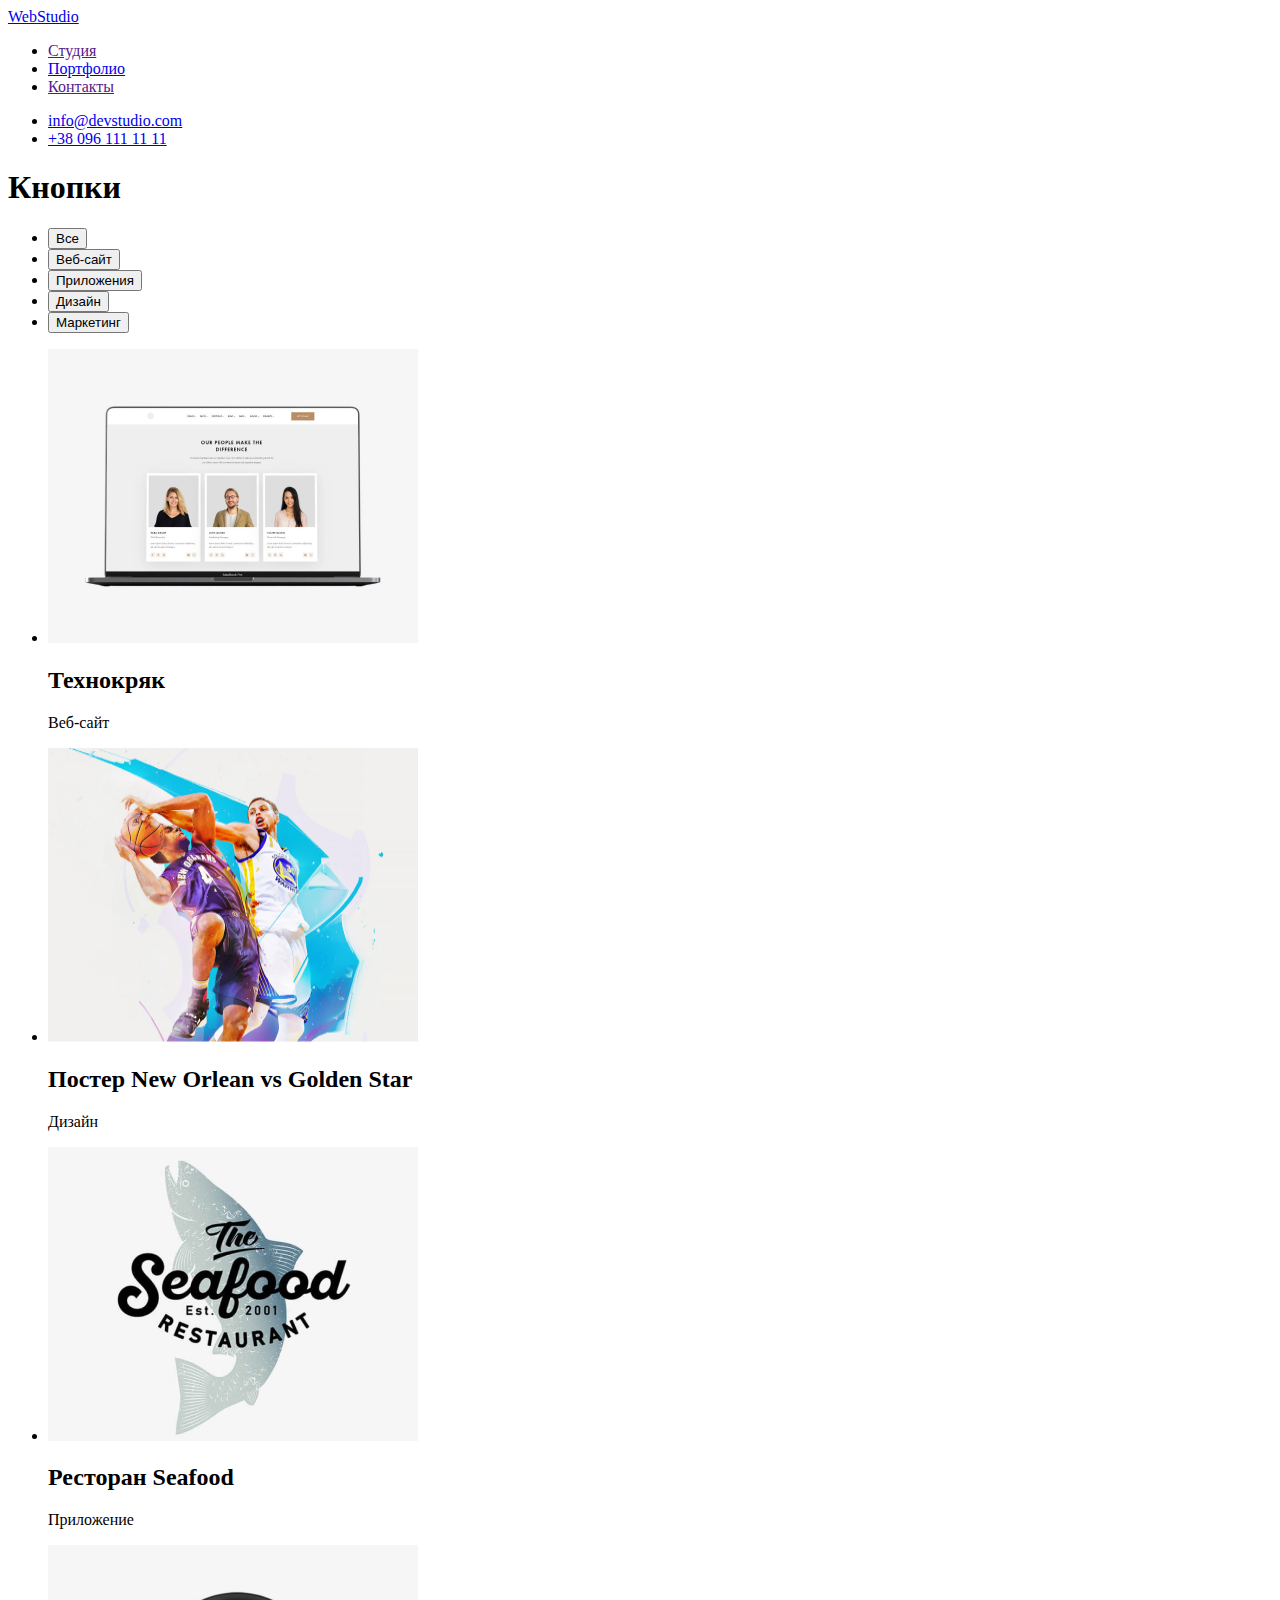
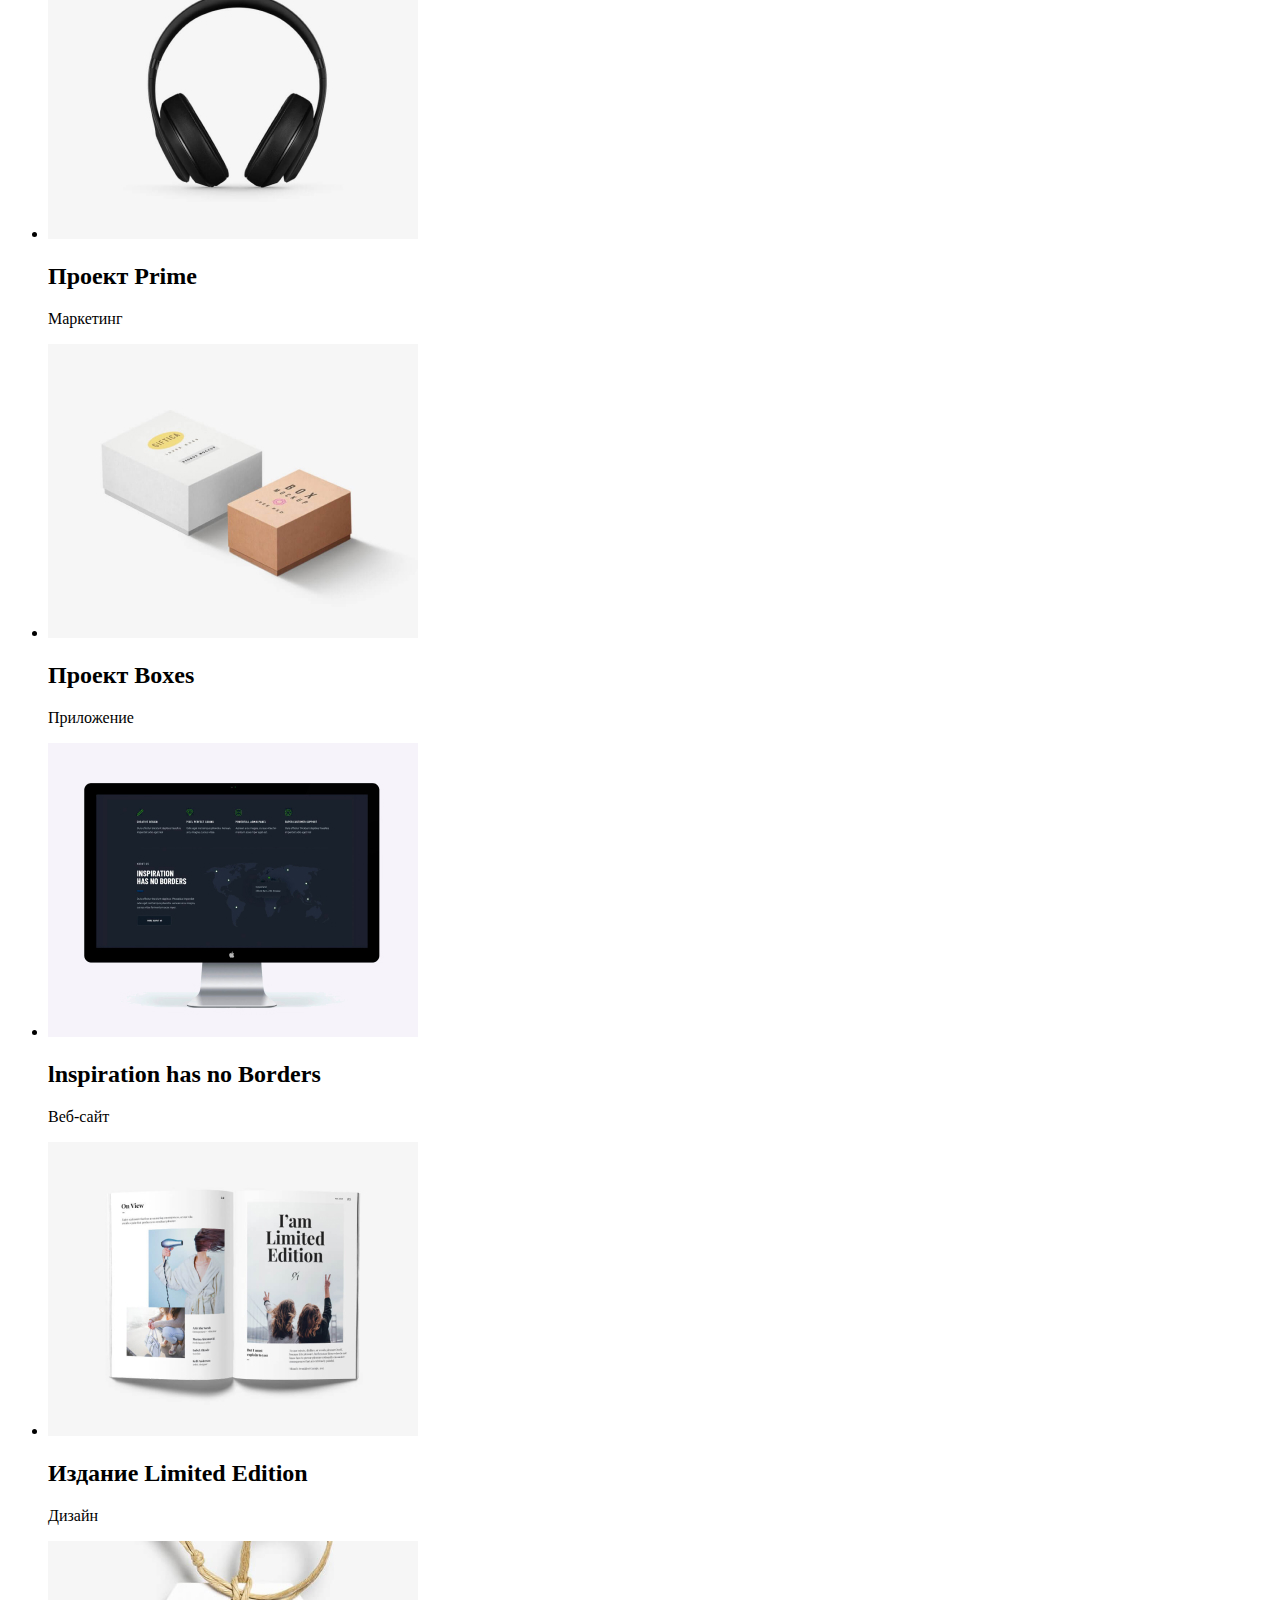
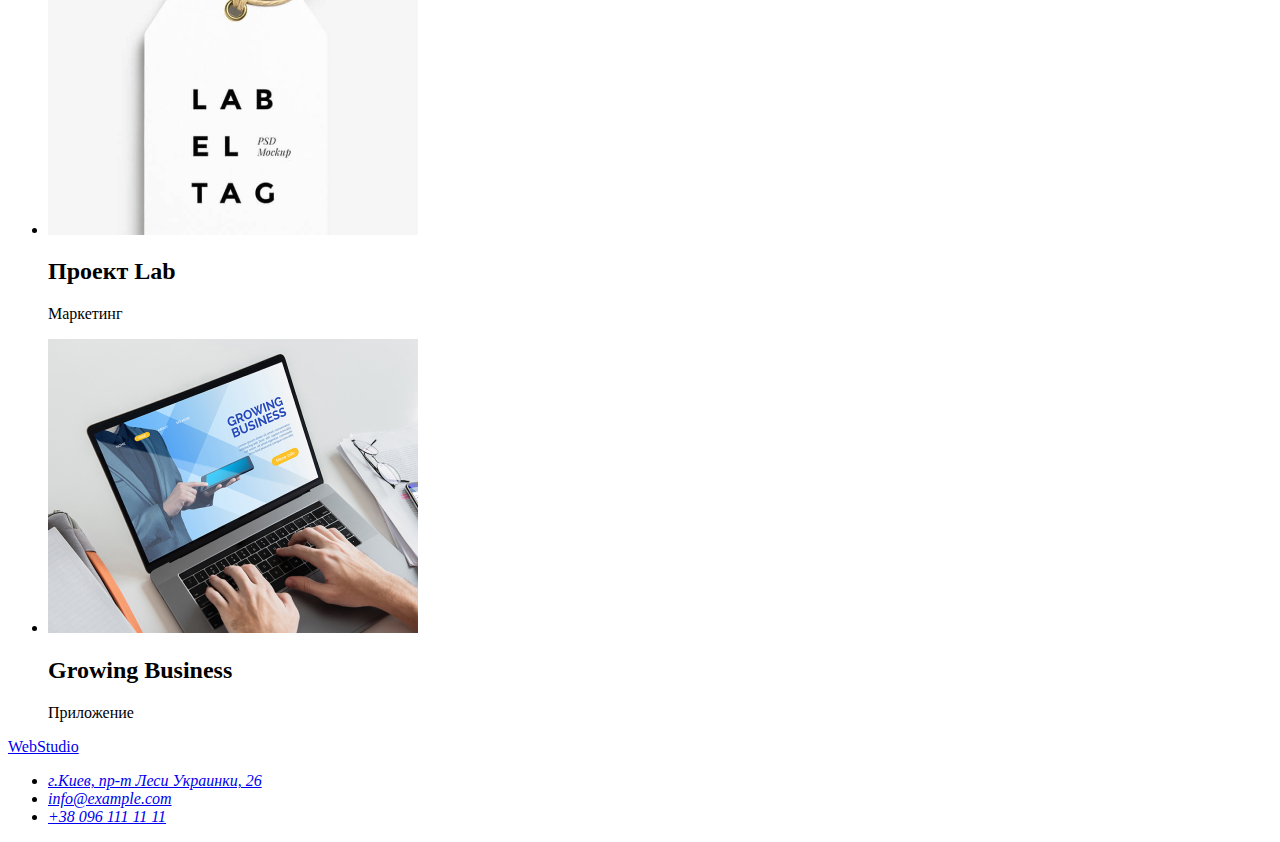
==== portfolio.html @ 9d35c6f9 "изменения" ====
<!DOCTYPE html>
<html lang="en">
<head>
    <meta charset="UTF-8">
    <meta http-equiv="X-UA-Compatible" content="IE=edge">
    <meta name="viewport" content="width=device-width, initial-scale=1.0">
    <title>Portfolio</title>
    <link rel="stylesheet" href="https://cdnjs.cloudflare.com/ajax/libs/modern-normalize/1.1.0/modern-normalize.min.css"
    integrity="sha512-wpPYUAdjBVSE4KJnH1VR1HeZfpl1ub8YT/NKx4PuQ5NmX2tKuGu6U/JRp5y+Y8XG2tV+wKQpNHVUX03MfMFn9Q=="
    crossorigin="anonymous" referrerpolicy="no-referrer">
<link rel="preconnect" href="https://fonts.gstatic.com">
<link rel="preconnect" href="https://fonts.googleapis.com">
<link rel="preconnect" href="https://fonts.gstatic.com" crossorigin>
<link href="https://fonts.googleapis.com/css2?family=Raleway:wght@700&family=Roboto:wght@400;500;700;900&display=swap" rel="stylesheet">
<link rel="" href="./css/styles.css">
  </head>
<body>
    <!-- Шапка сайта -->
  <header class="page-header">
    <div class="container-nav">
        <nav class="nav">
           <a class="nav-logo" href="./index.html"><span class="logo-web">Web</span><span class="logo-studio">Studio</span></a>
        <ul class="site-nav">
             <li class="nav-item"><a href="" class="link current">Студия</a></li>
             <li class="nav-item"><a href="./portfolio.html" class="link">Портфолио</a></li>
             <li class="nav-item"><a href="" class="link">Контакты</a></li>
        </ul>
        </nav>
        <!-- Контакты -->
       <ul class="contact-nav">
            <li class="item"><a href="mailto:info@devstudio.com" class="contacts-link">info@devstudio.com</a></li>
            <li class="item"><a href="tel:+380961111111" class="contacts-link">+38 096 111 11 11</a></li>
        </ul>
    </div>
      </header>
    
      <main>
        <!-- Список кнопок-->
    <section class="project">
            <h1 class="hidd">Кнопки</h1>
            <ul button-list>
             <li class="item"><button type="button" class="nav-button">Все</button></li>
             <li class="item"><button type="button" class="nav-button">Веб-сайт</button></li>
             <li class="item"><button type="button" class="nav-button">Приложения</button></li>
             <li class="item"><button type="button" class="nav-button">Дизайн</button></li>
             <li class="item"><button type="button" class="nav-button">Маркетинг</button></li>
            </ul>
       <ul class="portfolio">
           <li>
               <img src="./images/project/img.jpg" alt="screenshot" width="370" height="294">
             <h2 class="portfolio-title">Технокряк</h2>
             <p class="portfolio-text">Веб-сайт</p>
           </li>
           <li>
               <img src="./images/project/img (1).jpg" alt="Poster New Orlean vs Golden Star" width="370" height="294">
             <h2 class="portfolio-title">Постер New Orlean vs Golden Star</h2>
             <p class="portfolio-text">Дизайн</p>
           </li>
           <li>
               <img src="./images/project/img (2).jpg" alt="tablet image" width="370" height="294">
             <h2 class="portfolio-title">Ресторан Seafood</h2>
             <p class="portfolio-text">Приложение</p>
           </li>
           <li>
               <img src="./images/project/img (3).jpg" alt="headphones image" width="370" height="294">
             <h2 class="portfolio-title">Проект Prime</h2>
             <p class="portfolio-text">Маркетинг</p>
           </li>
           <li>
               <img src="./images/project/img (4).jpg" alt="boxes image" width="370" height="294">
             <h2 class="portfolio-title">Проект Boxes</h2>
             <p class="portfolio-text">Приложение</p>
           </li>
           <li>
               <img src="./images/project/img (5).jpg" alt="monitor image" width="370" height="294">
             <h2 class="portfolio-title">lnspiration has no Borders</h2>
             <p class="portfolio-text">Веб-сайт</p>
           </li>
           <li>
               <img src="./images/project/img (6).jpg" alt="book image" width="370" height="294">
             <h2 class="portfolio-title">Издание Limited Edition</h2>
             <p class="portfolio-text">Дизайн</p>
           </li>
           <li>
               <img src="./images/project/img (7).jpg" alt="book image" width="370" height="294">
             <h2 class="portfolio-title">Проект Lab</h2>
             <p class="portfolio-text">Маркетинг</p>
           </li>
           <li>
               <img src="./images/project/img (8).jpg" alt="laptop image" width="370" height="294">
             <h2 class="portfolio-title">Growing Business</h2>
             <p class="portfolio-text">Приложение</p>
           </li>
         </ul>
    </section>
    </main>
    <footer class="footer">
        <a href="./index.html" class="logo-first">Web<span class="logo-second">Studio</span></a>
        <address class="address">
         <ul class="address-list">
            <li><a href="https://goo.gl/maps/V7rurpy2sbMKGbiy5" class="footer-address-map">г.Киев, пр-т Леси Украинки, 26</a></li>
            <li><a href="mailto:info@example.com" class="footer-e-mail">info@example.com</a></li>
            <li><a href="tel:+380961111111" class="footer-tel">+38 096 111 11 11</a></li>
         </ul>
        </address>
    </footer>
</body>
</html>
---- css/styles.css ----
:root{
    --text-color:#757575;
    --titles-text-color-first: #212121;
    --accent-color: #2196F3;
    --accent-color-text: #FFFFFF;
    --background-color: #2f303a;
    --logo-color: #000000;
    --backing-color: #f5f4fa;
    --card-set-gap: 30px

    /* первый цвет фона : #E5E5E5; */
    /* вторичный цвет фона : #F5F4FA; */
    /* цвет фона кнопок портфолио : #F5F4FA; */
    /* цвет основного текста color: #212121; */
    /* вторичный цвет #757575; */
    /* цвет акцент #2196F3; */
}
html{
    box-sizing: border-box;
}

*,
*::before,
*::after{
    box-sizing: border-box;
}

body {
    font-family: Roboto, sans-serif;
    background-color: var(--accent-color-text);
    color: var(--titles-text-color-first);
    line-height: 1.5;
    margin: 0;
}

h1,
h2,
h3,
h4,
h5,
h6,
p{
    margin: 0;
}

img{
    display: block;
    max-width: 100%;
    height: auto;
}

ul {
    list-style: none;
}

/*container*/

.container{
    width: 1200px;
    margin-left: 15px;
    margin-right: 15px;
    padding: 0 15px;
    
    /* background-color: #ccc; */
}

.page-header{
    width: 1200;
    height: 112;
    background-color:  rgb(71, 255, 148); 
 }
 
 .hero{
    width: 1600;
    height: 600;
     background-color:  1px solid rgb(141, 71, 255); 
  }
  
  .features{
    width: 1200;
    height: 112;
     background-color:  rgb(255, 227, 71); 
  }
  
  .aboutus{
    width: 1200;
    height: 112;
     background-color:  rgb(255, 71, 148); 
  }
  
  .team{
    width: 1200;
    height: 726;  
     background-color:  rgb(71, 212, 255); 
  }
  
  .footer{
    width: 1200;
    height: 112;
    background-color:  rgb(255, 71, 215); 
  }
 
  .page-header,
 .hero,
 .features,
 .aboutus,
 .team,
 .footer{
     padding-top: 20px;
     padding-bottom: 20px;
 }
 
/* Header*/

.logo-first {
    font-family: Raleway;
    color: var(--accent-color);
    font-weight: 700;
    font-size: 26px;
    line-height: 1.19;
    letter-spacing: 0.03em;
    text-decoration: none;

}
.logo-second {
    font-family: Raleway;
    color: var(--titles-text-color-first);
    font-weight: 700;
    font-size: 26px;
    line-height: 1.19;
    letter-spacing: 0.03em;
    
}
/* site-nav*/

.site-nav .link {
    color: var(--titles-text-color-first);
    font-weight: 500;
    font-size: 14px;
    line-height: 1.14;
    letter-spacing: 0.02em;
    text-decoration: none;
    
}
.site-nav .link:hover,
.site-nav .link:focus {
    color: var(--accent-color);
    
}
.site-nav .link .current {
    color: var(--accent-color);
}

/* web studio */

.contact-link{
    color: var(--text-color);
    font-weight: 500;
    font-size: 14px;
    line-height: 1.14;
    letter-spacing: 0.02em;
    text-decoration: none;
}

.contact-link:hover,
.contact-link:focus{
    color: var(--accent-color);
}
/* Hero */

.hero .hero-title{
    color: var(--accent-color-text);
    background-color: var(--titles-text-color-first);
    font-weight: 900;
    font-size: 44px;
    line-height: 1.36;
    text-align: center;
    letter-spacing: 0.06em;
    text-transform: uppercase;
    
}
/* Hero button */

.button{
    color: var(--accent-color-text);
    background-color: var(--accent-color);
    font-weight: 700;
    font-size: 16px;
    line-height: 1.87;
    letter-spacing: 0.06em;
    cursor: pointer;
   
}
.button .primary:hover,
.button .primary:focus{
     color: var(--accent-color-text);
     background-color: var(--accent-color);
}

  /*  Преимущества */

  .feature-title{
      color: var(--titles-text-color-first);
      font-weight: 700;
      font-size: 14px;
      line-height: 1.14;
      letter-spacing: 0.03em;
      text-transform: uppercase;
}
.feature-text{
       color: var(--text-color);
       font-size: 14px;
       line-height: 1.71;
       letter-spacing: 0.03em;
       text-transform: uppercase;
  }

   /* Feature */
.feature{
    /* outline: 1px solid tomato;  */
    padding: 0;
    margin: 0;
    list-style: none;
    display: flex;
    flex-wrap: wrap;
    margin-left: calc(-1 * var(--card-set-gap));
    margin-top: calc(-1 * var(--card-set-gap));
}
.feature > .item{
    /* outline: 1px solid turquoise;  */
    flex-basis: calc(100% / 4 - var(--card-set-gap));
    margin-left: var(--card-set-gap);
    margin-top: var(--card-set-gap);
}
.card{
    box-shadow: var(--card-set-gap);
    border-radius: 4px;
    overflow: hidden;
}
.card-content{
    padding: 15px;
}

/* Примеры работ */

.aboutus-title{
      color: var(--titles-text-color-first);
      font-weight: 700;
      font-size: 36px;
      line-height: 1.17;
      text-align: center;
      letter-spacing: 0.03em;
      
  }

  /* Team */
 
.team-list{
      /* outline: 1px solid tomato; */
      padding: 0;
      margin: 0;
      list-style: none;
      display: flex;
      flex-wrap: wrap;
      margin-top: calc(-1 * var(--card-set-gap));
      margin-left: calc(-1 * var(--card-set-gap));
      color: var(--titles-text-color-first);
      font-weight: 700;
      font-size: 36px;
      line-height: 1.17px;
      text-align: center;
      letter-spacing: 0.03em;
    }
.team-list >.item{
    /* outline: 1px solid teal; */
    flex-basis: calc(100% / 4 - var(--card-set-gap));
    margin-left: var(--card-set-gap);
    margin-top: var(--card-set-gap);
}
.team-text{
      color: var(--text-color);
      font-weight: normal;
      font-size: 16px;
      line-height: 1.19px;
      text-align: center;
      letter-spacing: 0.03em;
}



/* Buttons */
.button{
    color: var(--titles-text-color-first);
    background-color: var(--backing-color);
    cursor: pointer;
}
.button .nav-button:hover,
.button .nav-button:focus{
    color: var(--accent-color-text);
    background-color: var(--accent-color);
}



    /* Портфолио */
.portfolio-title{
    color: var(--titles-text-color-first);
    font-weight: 700;
    font-size: 18px;
    line-height: 2;
    letter-spacing: 0.06em;
}
.portfolio-text{
    color: var(--text-color);
    font-size: 16px;
    line-height: 1.87;
    letter-spacing: 0.03em;
}
/* Footer */
.footer{
    background-color: var(--background-color);
}
.footer .logo-first{
    color: var(--accent-color);
    font-family: Raleway;
    font-weight: 700;
    font-size: 26px;
    line-height: 1.19;
    letter-spacing: 0.03em;
    text-decoration: none;
}
.footer .logo-second{
    color: var(--accent-color-text);
    font-family: Raleway;
    font-weight: 700;
    font-size: 26px;
    line-height: 1.19;
    letter-spacing: 0.03em;
    text-decoration: none;
}
/* Контакты */

.address{
    font-style: normal;
}
.footer-address-map{
    color: var(--accent-color-text);
    font-size: 14px;
    line-height: 1.71;
    letter-spacing: 0.03em;
    text-decoration: none;
}
.footer-e-mail{
    color: rgba(255, 255, 255, 0.6);
    font-size: 14px;
    line-height: 1.71;
    letter-spacing: 0.03em;
    text-decoration: none;
}
.footer-tel{
    color: rgba(255, 255, 255, 0.6);
    font-size: 14px;
    line-height: 1.71;
    letter-spacing: 0.03em;
    text-decoration: none;
}
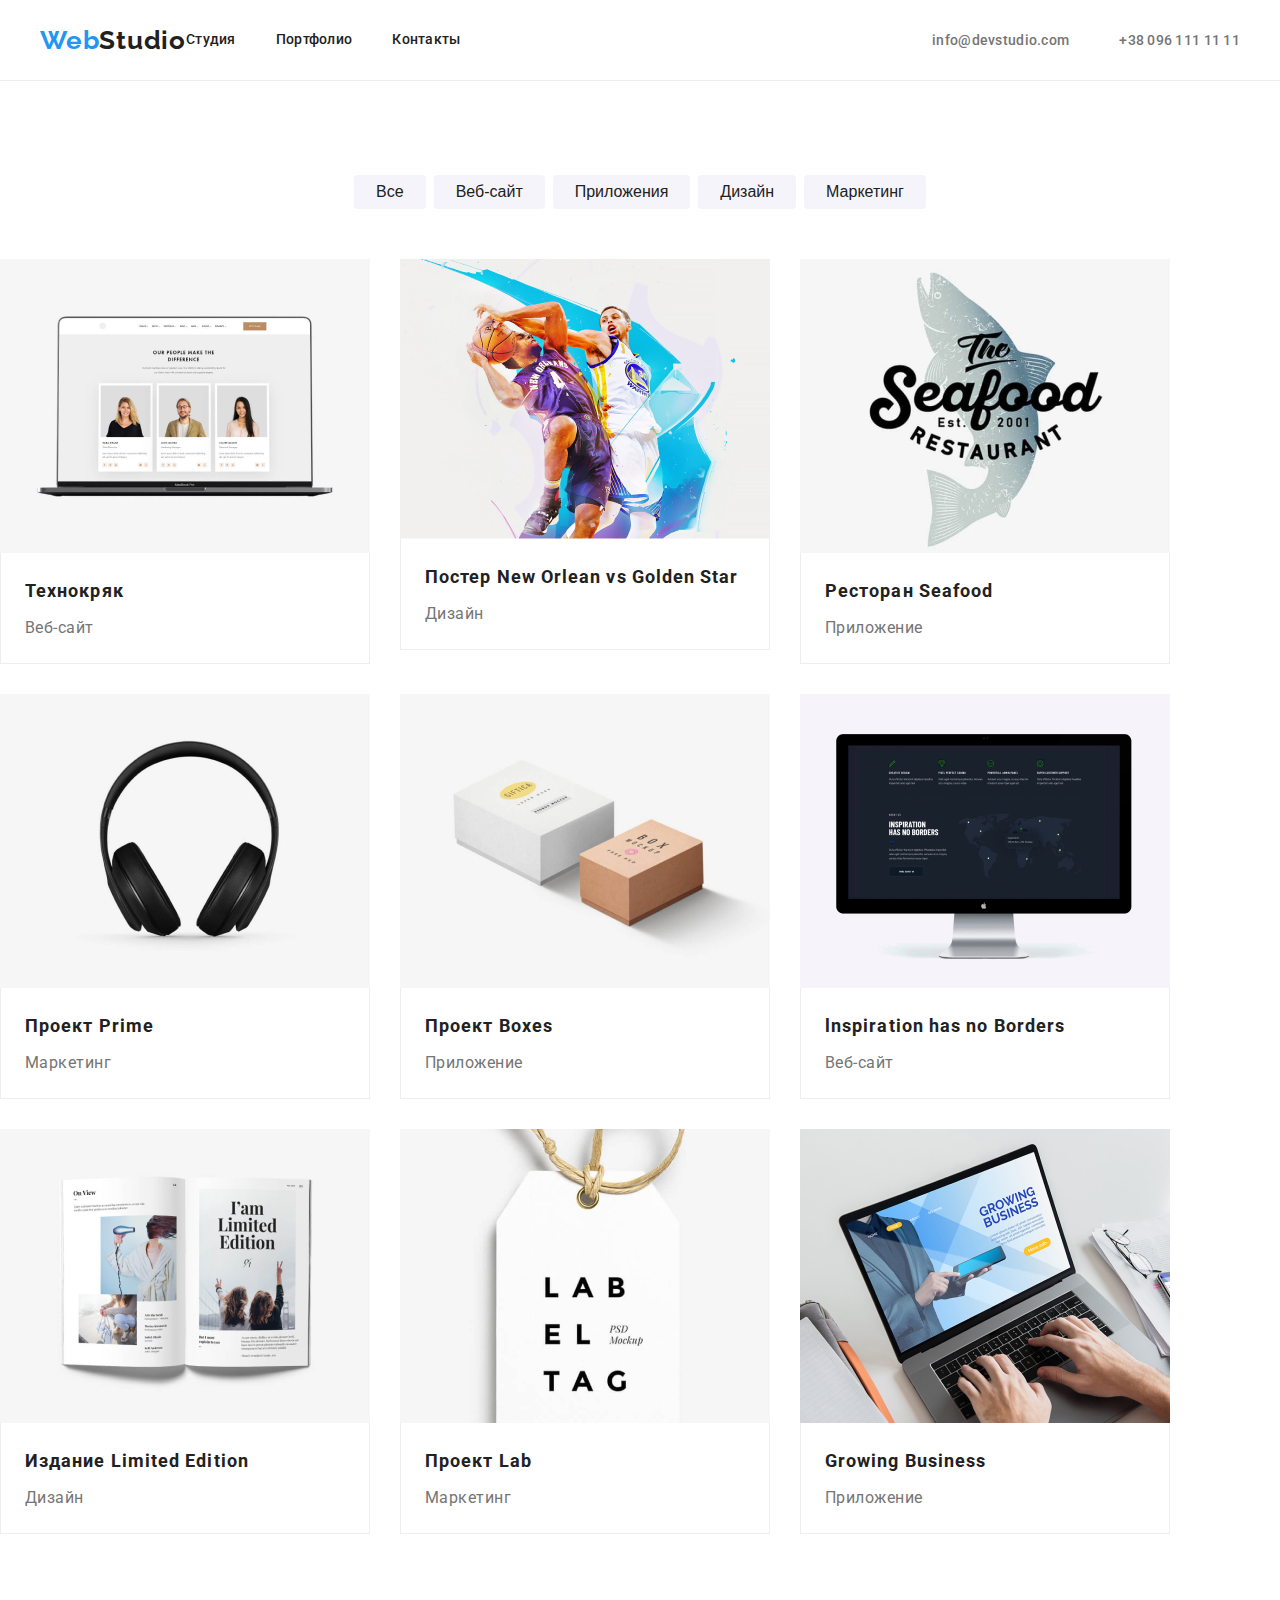
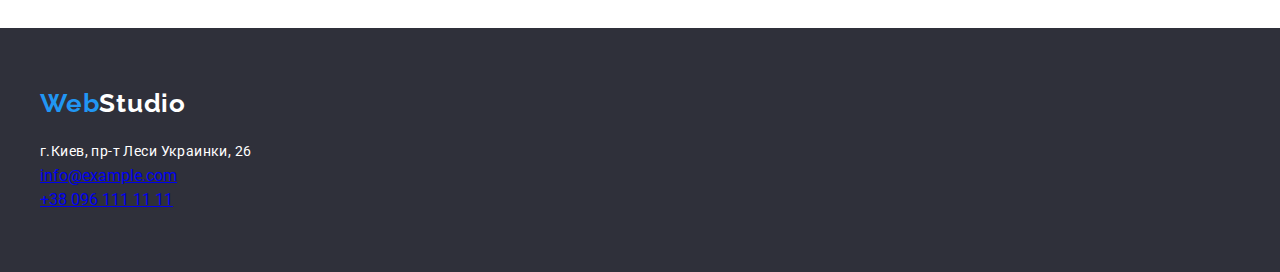
==== commit ff129715: "исправление ошибок" ====
--- a/portfolio.html
+++ b/portfolio.html
@@ -12,13 +12,13 @@
 <link rel="preconnect" href="https://fonts.googleapis.com">
 <link rel="preconnect" href="https://fonts.gstatic.com" crossorigin>
 <link href="https://fonts.googleapis.com/css2?family=Raleway:wght@700&family=Roboto:wght@400;500;700;900&display=swap" rel="stylesheet">
-<link rel="" href="./css/styles.css">
+<link rel="stylesheet" href="./css/styles.css">
   </head>
 <body>
     <!-- Шапка сайта -->
   <header class="page-header">
-    <div class="container-nav">
-        <nav class="nav">
+    <div class="container header-container">
+        <nav class="nav-box">
            <a class="nav-logo" href="./index.html"><span class="logo-web">Web</span><span class="logo-studio">Studio</span></a>
         <ul class="site-nav">
              <li class="nav-item"><a href="" class="link current">Студия</a></li>
@@ -34,75 +34,102 @@
     </div>
       </header>
     
-      <main>
+    <main>
         <!-- Список кнопок-->
-    <section class="project">
-            <h1 class="hidd">Кнопки</h1>
-            <ul button-list>
-             <li class="item"><button type="button" class="nav-button">Все</button></li>
-             <li class="item"><button type="button" class="nav-button">Веб-сайт</button></li>
-             <li class="item"><button type="button" class="nav-button">Приложения</button></li>
-             <li class="item"><button type="button" class="nav-button">Дизайн</button></li>
-             <li class="item"><button type="button" class="nav-button">Маркетинг</button></li>
+    <section class="section">
+        <div class="container">
+            <h1 class="visually-hidden">Кнопки</h1>
+            <ul class="ul-filter">
+             <li class="filter-item"><button type="button" class="btn">Все</button></li>
+             <li class="filter-item"><button type="button" class="btn">Веб-сайт</button></li>
+             <li class="filter-item"><button type="button" class="btn">Приложения</button></li>
+             <li class="filter-item"><button type="button" class="btn">Дизайн</button></li>
+             <li class="filter-item"><button type="button" class="btn">Маркетинг</button></li>
             </ul>
-       <ul class="portfolio">
-           <li>
-               <img src="./images/project/img.jpg" alt="screenshot" width="370" height="294">
-             <h2 class="portfolio-title">Технокряк</h2>
-             <p class="portfolio-text">Веб-сайт</p>
+        </div>
+      
+      <!-- Portfolio -->
+    
+      <ul class="portfolio">
+            <li class="portfolio-image"><img src="./images/project/img.jpg" alt="screenshot" width="370" height="294">
+                <div class="portfolio-name">
+                  <h2 class="portfolio-title">Технокряк</h2>
+                  <p class="portfolio-text">Веб-сайт</p>
+                </div>
+            </li>
+           
+            <li class="portfolio-image"><img src="./images/project/img (1).jpg" alt="Poster New Orlean vs Golden Star" width="370" height="294">
+               <div class="portfolio-name">
+                  <h2 class="portfolio-title">Постер New Orlean vs Golden Star</h2>
+                  <p class="portfolio-text">Дизайн</p>
+               </div>
+            </li>
+           
+            <li class="portfolio-image"><img src="./images/project/img (2).jpg" alt="tablet image" width="370" height="294">
+                <div class="portfolio-name">
+                  <h2 class="portfolio-title">Ресторан Seafood</h2>
+                  <p class="portfolio-text">Приложение</p>
+                </div>
+            </li>
+           
+            <li class="portfolio-image"><img src="./images/project/img (3).jpg" alt="headphones image" width="370" height="294">
+                <div class="portfolio-name">
+                  <h2 class="portfolio-title">Проект Prime</h2>
+                  <p class="portfolio-text">Маркетинг</p>
+                </div>
+            </li>
+          
+            <li class="portfolio-image"><img src="./images/project/img (4).jpg" alt="boxes image" width="370" height="294">
+                <div class="portfolio-name">
+                  <h2 class="portfolio-title">Проект Boxes</h2>
+                  <p class="portfolio-text">Приложение</p>
+                </div>
+            </li>
+           
+            <li class="portfolio-image"><img src="./images/project/img (5).jpg" alt="monitor image" width="370" height="294">
+                <div class="portfolio-name">
+                   <h2 class="portfolio-title">lnspiration has no Borders</h2>
+                   <p class="portfolio-text">Веб-сайт</p>
+                </div>
+            </li>
+           
+            <li class="portfolio-image"><img src="./images/project/img (6).jpg" alt="book image" width="370" height="294">
+                <div class="portfolio-name">
+                  <h2 class="portfolio-title">Издание Limited Edition</h2>
+                  <p class="portfolio-text">Дизайн</p>
+                </div>
            </li>
-           <li>
-               <img src="./images/project/img (1).jpg" alt="Poster New Orlean vs Golden Star" width="370" height="294">
-             <h2 class="portfolio-title">Постер New Orlean vs Golden Star</h2>
-             <p class="portfolio-text">Дизайн</p>
+           
+           <li class="portfolio-image"><img src="./images/project/img (7).jpg" alt="book image" width="370" height="294">
+                <div class="portfolio-name">
+                  <h2 class="portfolio-title">Проект Lab</h2>
+                  <p class="portfolio-text">Маркетинг</p>
+                </div>
            </li>
-           <li>
-               <img src="./images/project/img (2).jpg" alt="tablet image" width="370" height="294">
-             <h2 class="portfolio-title">Ресторан Seafood</h2>
-             <p class="portfolio-text">Приложение</p>
+           
+           <li class="portfolio-image"><img src="./images/project/img (8).jpg" alt="laptop image" width="370" height="294">
+                <div class="portfolio-name">
+                 <h2 class="portfolio-title">Growing Business</h2>
+                 <p class="portfolio-text">Приложение</p>
+                </div>
            </li>
-           <li>
-               <img src="./images/project/img (3).jpg" alt="headphones image" width="370" height="294">
-             <h2 class="portfolio-title">Проект Prime</h2>
-             <p class="portfolio-text">Маркетинг</p>
-           </li>
-           <li>
-               <img src="./images/project/img (4).jpg" alt="boxes image" width="370" height="294">
-             <h2 class="portfolio-title">Проект Boxes</h2>
-             <p class="portfolio-text">Приложение</p>
-           </li>
-           <li>
-               <img src="./images/project/img (5).jpg" alt="monitor image" width="370" height="294">
-             <h2 class="portfolio-title">lnspiration has no Borders</h2>
-             <p class="portfolio-text">Веб-сайт</p>
-           </li>
-           <li>
-               <img src="./images/project/img (6).jpg" alt="book image" width="370" height="294">
-             <h2 class="portfolio-title">Издание Limited Edition</h2>
-             <p class="portfolio-text">Дизайн</p>
-           </li>
-           <li>
-               <img src="./images/project/img (7).jpg" alt="book image" width="370" height="294">
-             <h2 class="portfolio-title">Проект Lab</h2>
-             <p class="portfolio-text">Маркетинг</p>
-           </li>
-           <li>
-               <img src="./images/project/img (8).jpg" alt="laptop image" width="370" height="294">
-             <h2 class="portfolio-title">Growing Business</h2>
-             <p class="portfolio-text">Приложение</p>
-           </li>
-         </ul>
-    </section>
+       </ul>
+      </section>
     </main>
+    <!-- footer -->
+    
     <footer class="footer">
-        <a href="./index.html" class="logo-first">Web<span class="logo-second">Studio</span></a>
-        <address class="address">
-         <ul class="address-list">
-            <li><a href="https://goo.gl/maps/V7rurpy2sbMKGbiy5" class="footer-address-map">г.Киев, пр-т Леси Украинки, 26</a></li>
-            <li><a href="mailto:info@example.com" class="footer-e-mail">info@example.com</a></li>
-            <li><a href="tel:+380961111111" class="footer-tel">+38 096 111 11 11</a></li>
-         </ul>
-        </address>
-    </footer>
+      <div class="container">
+          <a class="nav-logo" href="./index.html"><span class="f-logo-web">Web</span><span class="f-logo-studio">Studio</span></a>
+          <address class="address">
+           <ul class="address-list">
+              <li><a href="https://goo.gl/maps/V7rurpy2sbMKGbiy5" class="footer-map">г.Киев, пр-т Леси Украинки, 26</a></li>
+              <li><a href="mailto:info@example.com" class="footer-address">info@example.com</a></li>
+              <li><a href="tel:+380961111111" class="footer-address">+38 096 111 11 11</a></li>
+           </ul>
+          </address>
+      </div>
+  </footer>
+
 </body>
 </html>--- a/css/styles.css
+++ b/css/styles.css
@@ -6,7 +6,9 @@
     --background-color: #2f303a;
     --logo-color: #000000;
     --backing-color: #f5f4fa;
-    --card-set-gap: 30px
+    --header-color: #ececec;
+    --portfolio-color: #e5e5e5;
+    /* --card-set-gap: 30px */
 
     /* первый цвет фона : #E5E5E5; */
     /* вторичный цвет фона : #F5F4FA; */
@@ -15,133 +17,107 @@
     /* вторичный цвет #757575; */
     /* цвет акцент #2196F3; */
 }
-html{
-    box-sizing: border-box;
-}
-
-*,
-*::before,
-*::after{
-    box-sizing: border-box;
-}
-
-body {
-    font-family: Roboto, sans-serif;
-    background-color: var(--accent-color-text);
-    color: var(--titles-text-color-first);
-    line-height: 1.5;
-    margin: 0;
-}
-
 h1,
 h2,
 h3,
 h4,
 h5,
 h6,
-p{
-    margin: 0;
-}
-
+p,
+ul {
+    margin-top: 0;
+    margin-bottom: 0;
+}
 img{
     display: block;
     max-width: 100%;
     height: auto;
 }
-
-ul {
+body {
+    font-family: Roboto, sans-serif;
+    background-color: var(--accent-color-text);
+    color: var(--titles-text-color-first);
+    margin: 0;
+    line-height: 1.5;
+}
+ul{
     list-style: none;
-}
-
-/*container*/
-
+    padding: 0;
+}
+/* Cкрыть кнопки */
+.visually-hidden{
+    position: absolute;
+    clip: rect(0 0 0 0);
+    width: 1px;
+    height: 1px;
+    margin: -1px;
+}
+
+/* Page-header */
+
+.page-header{
+    border-bottom: 1px solid var(--header-color);
+}
+.header-container{
+    display: flex;
+    align-items: center;
+}
 .container{
     width: 1200px;
-    margin-left: 15px;
-    margin-right: 15px;
-    padding: 0 15px;
-    
-    /* background-color: #ccc; */
-}
-
-.page-header{
-    width: 1200;
-    height: 112;
-    background-color:  rgb(71, 255, 148); 
- }
- 
- .hero{
-    width: 1600;
-    height: 600;
-     background-color:  1px solid rgb(141, 71, 255); 
-  }
-  
-  .features{
-    width: 1200;
-    height: 112;
-     background-color:  rgb(255, 227, 71); 
-  }
-  
-  .aboutus{
-    width: 1200;
-    height: 112;
-     background-color:  rgb(255, 71, 148); 
-  }
-  
-  .team{
-    width: 1200;
-    height: 726;  
-     background-color:  rgb(71, 212, 255); 
-  }
-  
-  .footer{
-    width: 1200;
-    height: 112;
-    background-color:  rgb(255, 71, 215); 
-  }
- 
-  .page-header,
- .hero,
- .features,
- .aboutus,
- .team,
- .footer{
-     padding-top: 20px;
-     padding-bottom: 20px;
- }
- 
-/* Header*/
-
-.logo-first {
-    font-family: Raleway;
+    margin-left: auto;
+    margin-right: auto;
+    padding-left: 15px;
+    padding-right: 15px;
+}
+.site-nav{
+    display: flex;
+}
+.site-nav .nav-item + .nav-item{
+    margin-left: 40px;
+}
+.nav-box{
+    display: flex;
+    align-items: center;
+    background-color: var(--accent-color-text);
+}
+.nav-logo{
+    font-family: Raleway, sans-serif;
     color: var(--accent-color);
     font-weight: 700;
     font-size: 26px;
     line-height: 1.19;
     letter-spacing: 0.03em;
-    text-decoration: none;
-
-}
-.logo-second {
-    font-family: Raleway;
+    
+    text-decoration: none;
+}
+.logo-web {
+    
+}
+.logo-studio {
+    font-family: Raleway, sans-serif;
     color: var(--titles-text-color-first);
     font-weight: 700;
     font-size: 26px;
     line-height: 1.19;
     letter-spacing: 0.03em;
-    
-}
+}
+
 /* site-nav*/
 
+.site-nav{
+    display: flex;
+}
 .site-nav .link {
+    display: block; 
     color: var(--titles-text-color-first);
     font-weight: 500;
     font-size: 14px;
     line-height: 1.14;
     letter-spacing: 0.02em;
     text-decoration: none;
-    
-}
+    padding-top: 32px;
+    padding-bottom: 32px;
+    }
 .site-nav .link:hover,
 .site-nav .link:focus {
     color: var(--accent-color);
@@ -153,7 +129,18 @@
 
 /* web studio */
 
-.contact-link{
+.contact-nav{
+    display: flex;
+    margin-left: auto;
+}
+.contact-nav .link{
+    display: block;
+    cursor: pointer;
+}
+.contact-nav .item + .item {
+    margin-left: 50px;
+}
+.contacts-link {
     color: var(--text-color);
     font-weight: 500;
     font-size: 14px;
@@ -161,27 +148,44 @@
     letter-spacing: 0.02em;
     text-decoration: none;
 }
-
-.contact-link:hover,
-.contact-link:focus{
-    color: var(--accent-color);
-}
+.contacts-link:hover,
+.contacts-link:focus{
+    color: var(--accent-color);
+}
+.contact-nav .nav-tel{
+    color: var(--text-color);
+    text-decoration: none;
+}
+.contact-nav .nav-tel:hover,
+.contact-nav .nav-tel:focus{
+    color: var(--accent-color);
+}
+
 /* Hero */
 
-.hero .hero-title{
-    color: var(--accent-color-text);
-    background-color: var(--titles-text-color-first);
+.hero{
+    padding-top: 200px;
+    padding-bottom: 200px;
+    text-align: center;
+    color: var(--accent-color-text);
+    background-color: var(--background-color);
+}
+.hero-title .centered {
+    text-align: center;
+    margin-bottom: 30px;
+    width: 696px;
+    margin-left: auto;
+    margin-right: auto;
+    color: var(--accent-color-text);
     font-weight: 900;
     font-size: 44px;
     line-height: 1.36;
-    text-align: center;
     letter-spacing: 0.06em;
     text-transform: uppercase;
-    
 }
 /* Hero button */
 
-.button{
+.hero-button{
     color: var(--accent-color-text);
     background-color: var(--accent-color);
     font-weight: 700;
@@ -189,120 +193,163 @@
     line-height: 1.87;
     letter-spacing: 0.06em;
     cursor: pointer;
-   
-}
-.button .primary:hover,
-.button .primary:focus{
-     color: var(--accent-color-text);
-     background-color: var(--accent-color);
-}
-
-  /*  Преимущества */
-
-  .feature-title{
-      color: var(--titles-text-color-first);
-      font-weight: 700;
-      font-size: 14px;
-      line-height: 1.14;
-      letter-spacing: 0.03em;
-      text-transform: uppercase;
+    text-decoration: none;
+    border-radius: 4px;
+    padding: 10px 32px;
+   }
+
+/* Feature */
+.section{
+    /* outline: 1px solid tomato;  */
+    padding: 94px 0;
+}
+.section-titles h2 {
+    visibility: hidden;
+}
+.feature-list{
+    display: flex;
+}
+.feature-title{
+    color: var(--titles-text-color-first);
+    font-weight: 700;
+    font-size: 14px;
+    line-height: 1.14;
+    text-transform: uppercase;
+    letter-spacing: 0.03em;
 }
 .feature-text{
-       color: var(--text-color);
-       font-size: 14px;
-       line-height: 1.71;
-       letter-spacing: 0.03em;
-       text-transform: uppercase;
-  }
-
-   /* Feature */
-.feature{
-    /* outline: 1px solid tomato;  */
-    padding: 0;
-    margin: 0;
-    list-style: none;
-    display: flex;
-    flex-wrap: wrap;
-    margin-left: calc(-1 * var(--card-set-gap));
-    margin-top: calc(-1 * var(--card-set-gap));
-}
-.feature > .item{
-    /* outline: 1px solid turquoise;  */
-    flex-basis: calc(100% / 4 - var(--card-set-gap));
-    margin-left: var(--card-set-gap);
-    margin-top: var(--card-set-gap);
-}
-.card{
-    box-shadow: var(--card-set-gap);
-    border-radius: 4px;
-    overflow: hidden;
-}
-.card-content{
-    padding: 15px;
-}
-
+    margin-top: 10px;
+    color: var(--text-color);
+    font-size: 14px;
+    line-height: 1.71;
+    letter-spacing: 0.03em;
+}
+.feature-item{
+    width: 270px;
+    margin-left: 30px;
+}
+.feature-item:first-child{
+    margin-left: 0px;
+}
 /* Примеры работ */
 
-.aboutus-title{
+.about-us-section{
+    text-align: center;
+    padding-top: 0px;
+    padding-bottom: 94px;
+}
+.about-us-title{
       color: var(--titles-text-color-first);
       font-weight: 700;
       font-size: 36px;
       line-height: 1.17;
       text-align: center;
       letter-spacing: 0.03em;
-      
-  }
+}
+.about-us-list{
+    display: flex;
+    margin-top: 50px;
+    margin-left: -30px;
+}
+.about-us-item{
+    margin-left: 30px;
+}
+/* .about-us-item:first-child{
+    margin-left: 0px;
+} */
 
   /* Team */
  
+.team{
+      /* outline: 1px solid tomato; */
+      background-color: var(--backing-color);
+      }
+.team-container{
+    margin-left: auto;
+    margin-right: auto;
+    padding-left: 15px;
+    padding-right: 15px;
+
+}
+.team-head-title{
+    margin-bottom: 50px;
+    color: var(--titles-text-color-first);
+    font-weight: 700;
+    font-size: 36px;
+    line-height: 1.17;
+    text-align: center;
+    letter-spacing: 0.03em;
+}
 .team-list{
-      /* outline: 1px solid tomato; */
-      padding: 0;
-      margin: 0;
-      list-style: none;
-      display: flex;
-      flex-wrap: wrap;
-      margin-top: calc(-1 * var(--card-set-gap));
-      margin-left: calc(-1 * var(--card-set-gap));
-      color: var(--titles-text-color-first);
-      font-weight: 700;
-      font-size: 36px;
-      line-height: 1.17px;
+    display: flex;
+    margin-left: -30px;
+}
+.team-item{
+    flex-basis: calc((100% / 4 - 30px));
+    margin-left: 30px;
+    background-color: var(--accent-color-text);
+    border-radius: 0px 0px 4px 4px;
+    box-shadow: 0px 4px 4px rgba(0, 0, 0, 0.15);
+}
+.card-content{
+    padding-top: 30px;
+    padding-bottom: 30px;
+}
+.title{
+    color: var(--titles-text-color-first);
+    font-weight: 500;
+    font-size: 16px;
+    line-height: 1.19;
+    text-align: center;
+    letter-spacing: 0.03em;
+}
+.text{
+      color: var(--text-color);
+      margin-top: 10px;
+      font-size: 16px;
+      line-height: 1.19;
       text-align: center;
       letter-spacing: 0.03em;
+}
+
+
+
+/* Buttons */
+.btn{
+    color: var(--titles-text-color-first);
+    background-color: var(--backing-color);
+    padding: 8px 22px;
+    border: 1px solid transparent;
+    border-style: none;
+    border-radius: 4px;
+    cursor: pointer;
+    text-align: center;
+    font-size: 16px;
+}
+.btn:hover,
+.btn:focus{
+    color: var(--accent-color-text);
+    background-color: var(--accent-color);
+}
+.filter-item:not(:first-child) {
+    margin-left: 8px;
+}
+.ul-filter{
+    display: flex;
+    justify-content: center;
+    margin-bottom: 50px;
+}
+
+  /* Портфолио */
+    
+.portfolio{
+    display: flex;
+    flex-wrap: wrap;
+    margin: -15px;
     }
-.team-list >.item{
-    /* outline: 1px solid teal; */
-    flex-basis: calc(100% / 4 - var(--card-set-gap));
-    margin-left: var(--card-set-gap);
-    margin-top: var(--card-set-gap);
-}
-.team-text{
-      color: var(--text-color);
-      font-weight: normal;
-      font-size: 16px;
-      line-height: 1.19px;
-      text-align: center;
-      letter-spacing: 0.03em;
-}
-
-
-
-/* Buttons */
-.button{
-    color: var(--titles-text-color-first);
-    background-color: var(--backing-color);
-    cursor: pointer;
-}
-.button .nav-button:hover,
-.button .nav-button:focus{
-    color: var(--accent-color-text);
-    background-color: var(--accent-color);
-}
-
-
-
-    /* Портфолио */
+.portfolio-image{
+        margin: 15px;
+    }
 .portfolio-title{
     color: var(--titles-text-color-first);
     font-weight: 700;
@@ -311,16 +358,38 @@
     letter-spacing: 0.06em;
 }
 .portfolio-text{
+    margin-top: 4px;
     color: var(--text-color);
     font-size: 16px;
     line-height: 1.87;
     letter-spacing: 0.03em;
 }
+.portfolio-name{
+    padding: 20px 24px;
+    border-bottom: 1px solid #eeeeee ;
+    border-right: 1px solid #eeeeee;
+    border-left: 1px solid #eeeeee;
+}
+.flex-container{
+    display: flex;
+    flex-wrap: wrap;
+}
+.flex-element{
+    width: calc((100%-60) / 3);
+}
+.flex-element:nth-child(3n) {
+    margin-right: 0;
+}
+
 /* Footer */
+
 .footer{
     background-color: var(--background-color);
-}
-.footer .logo-first{
+    padding-top: 60px;
+    padding-bottom: 60px;
+
+}
+.f-logo-web {
     color: var(--accent-color);
     font-family: Raleway;
     font-weight: 700;
@@ -329,7 +398,7 @@
     letter-spacing: 0.03em;
     text-decoration: none;
 }
-.footer .logo-second{
+.f-logo-studio {
     color: var(--accent-color-text);
     font-family: Raleway;
     font-weight: 700;
@@ -342,25 +411,23 @@
 
 .address{
     font-style: normal;
-}
-.footer-address-map{
-    color: var(--accent-color-text);
+    margin-top: 20px;
+}
+.footer-map{
+    color: var(--accent-color-text);
+    display: inline-block;
     font-size: 14px;
     line-height: 1.71;
     letter-spacing: 0.03em;
     text-decoration: none;
 }
-.footer-e-mail{
+.footer-adress {
+    display: inline-block;
+    margin-top: 9px;
+    display: block;
     color: rgba(255, 255, 255, 0.6);
     font-size: 14px;
     line-height: 1.71;
     letter-spacing: 0.03em;
     text-decoration: none;
-}
-.footer-tel{
-    color: rgba(255, 255, 255, 0.6);
-    font-size: 14px;
-    line-height: 1.71;
-    letter-spacing: 0.03em;
-    text-decoration: none;
 }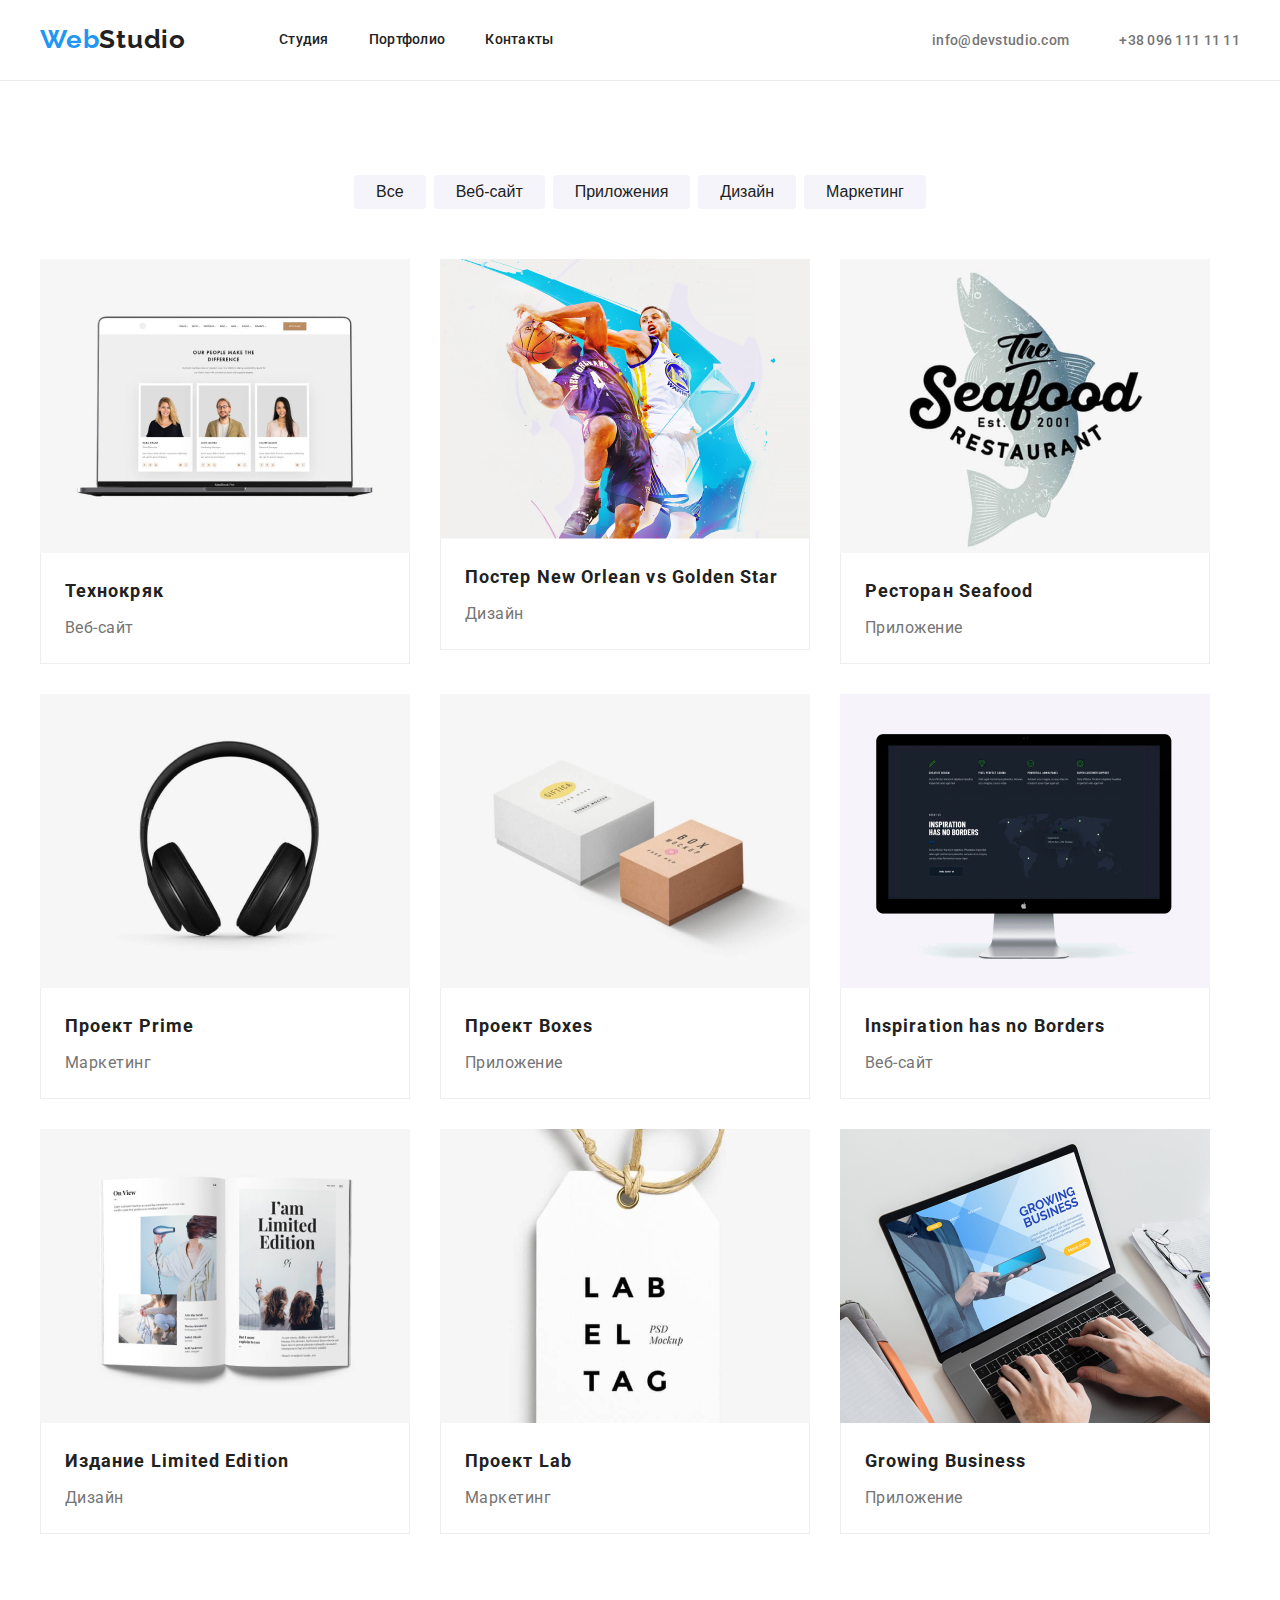
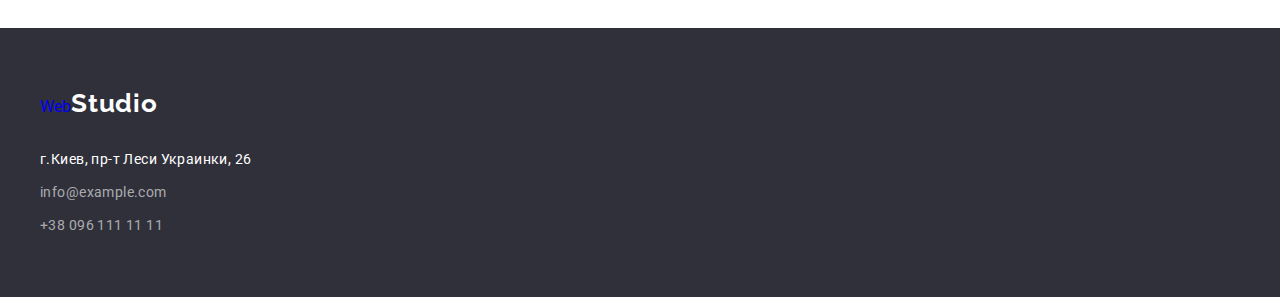
==== commit 8b460b3c: "Внесенны изменения" ====
--- a/portfolio.html
+++ b/portfolio.html
@@ -46,7 +46,7 @@
              <li class="filter-item"><button type="button" class="btn">Дизайн</button></li>
              <li class="filter-item"><button type="button" class="btn">Маркетинг</button></li>
             </ul>
-        </div>
+        
       
       <!-- Portfolio -->
     
@@ -58,7 +58,7 @@
                 </div>
             </li>
            
-            <li class="portfolio-image"><img src="./images/project/img (1).jpg" alt="Poster New Orlean vs Golden Star" width="370" height="294">
+            <li class="portfolio-image"><img src="./images/project/img(10).jpg" alt="Poster New Orlean vs Golden Star" width="370" height="294">
                <div class="portfolio-name">
                   <h2 class="portfolio-title">Постер New Orlean vs Golden Star</h2>
                   <p class="portfolio-text">Дизайн</p>
@@ -114,13 +114,14 @@
                 </div>
            </li>
        </ul>
+      </div>
       </section>
     </main>
     <!-- footer -->
     
     <footer class="footer">
       <div class="container">
-          <a class="nav-logo" href="./index.html"><span class="f-logo-web">Web</span><span class="f-logo-studio">Studio</span></a>
+          <a class="nav-logo" href="./index.html">Web<span class="f-logo-studio">Studio</span></a>
           <address class="address">
            <ul class="address-list">
               <li><a href="https://goo.gl/maps/V7rurpy2sbMKGbiy5" class="footer-map">г.Киев, пр-т Леси Украинки, 26</a></li>
--- a/css/styles.css
+++ b/css/styles.css
@@ -81,17 +81,16 @@
     background-color: var(--accent-color-text);
 }
 .nav-logo{
+    margin-right: 93px;
+    text-decoration: none;
+}
+.logo-web {
     font-family: Raleway, sans-serif;
     color: var(--accent-color);
     font-weight: 700;
     font-size: 26px;
     line-height: 1.19;
     letter-spacing: 0.03em;
-    
-    text-decoration: none;
-}
-.logo-web {
-    
 }
 .logo-studio {
     font-family: Raleway, sans-serif;
@@ -171,15 +170,17 @@
     background-color: var(--background-color);
 }
 .hero-title .centered {
+    position: absolute;
     text-align: center;
     margin-bottom: 30px;
     width: 696px;
     margin-left: auto;
     margin-right: auto;
-    color: var(--accent-color-text);
+    align: center;
+    color: rgba(255, 255, 255, 1);
     font-weight: 900;
     font-size: 44px;
-    line-height: 1.36;
+    line-height: 60px;
     letter-spacing: 0.06em;
     text-transform: uppercase;
 }
@@ -412,6 +413,10 @@
 .address{
     font-style: normal;
     margin-top: 20px;
+    
+}
+.address-list{
+    margin-top: 9px;
 }
 .footer-map{
     color: var(--accent-color-text);
@@ -420,8 +425,9 @@
     line-height: 1.71;
     letter-spacing: 0.03em;
     text-decoration: none;
-}
-.footer-adress {
+    margin-top: 9px;
+}
+.footer-address {
     display: inline-block;
     margin-top: 9px;
     display: block;
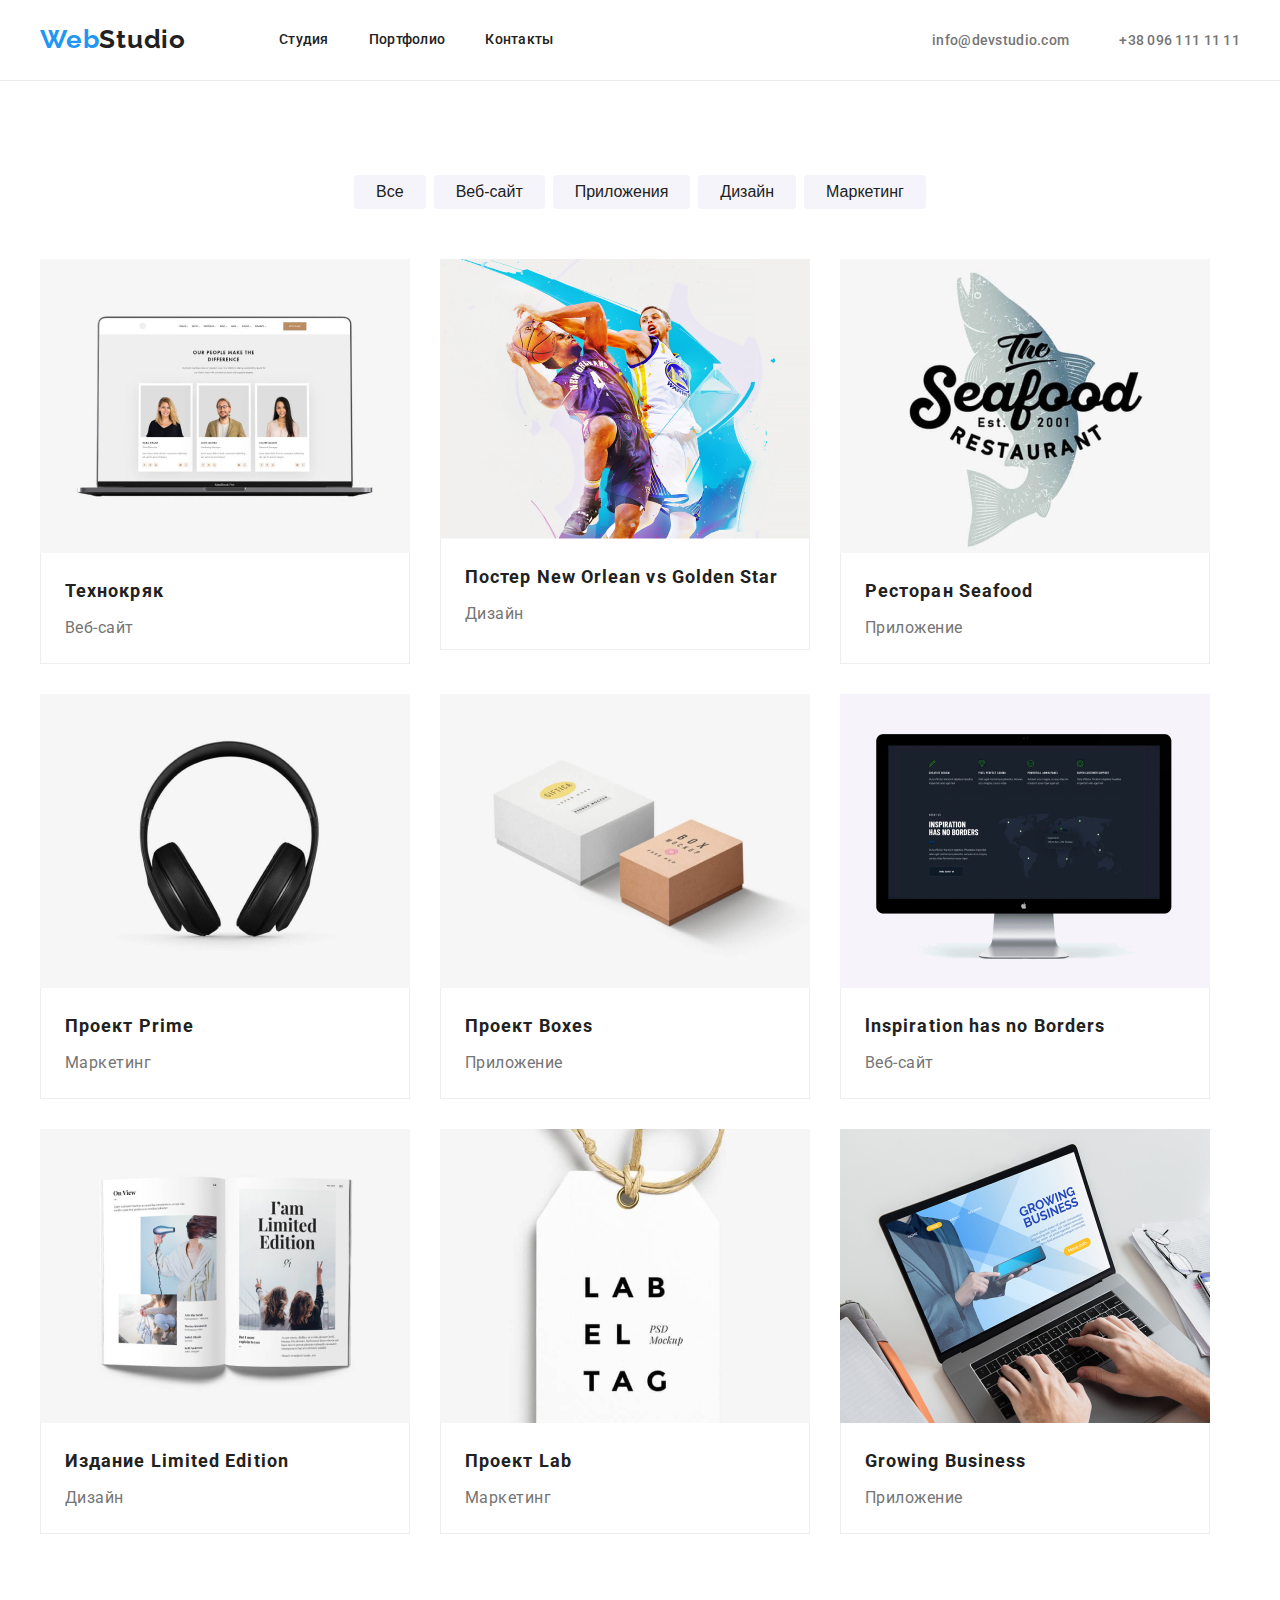
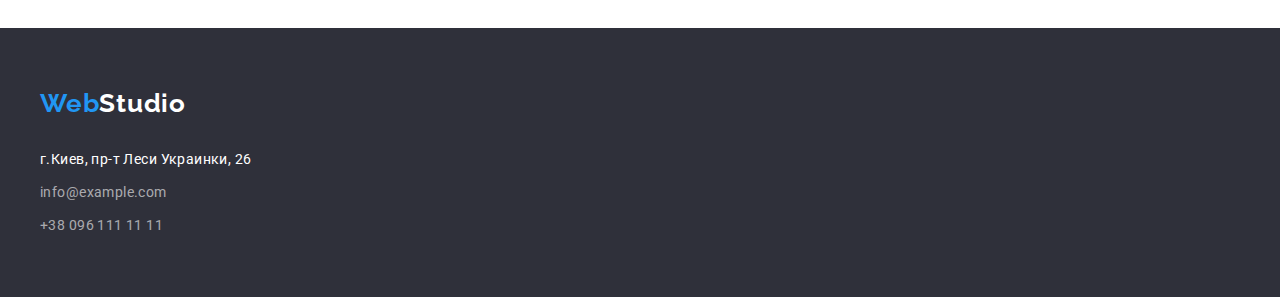
==== commit fea72b5f: "зміни" ====
--- a/portfolio.html
+++ b/portfolio.html
@@ -121,7 +121,7 @@
     
     <footer class="footer">
       <div class="container">
-          <a class="nav-logo" href="./index.html">Web<span class="f-logo-studio">Studio</span></a>
+          <a class="nav-logo" href="./index.html"><span class="f-logo-web">Web</span><span class="f-logo-studio">Studio</span></a>
           <address class="address">
            <ul class="address-list">
               <li><a href="https://goo.gl/maps/V7rurpy2sbMKGbiy5" class="footer-map">г.Киев, пр-т Леси Украинки, 26</a></li>
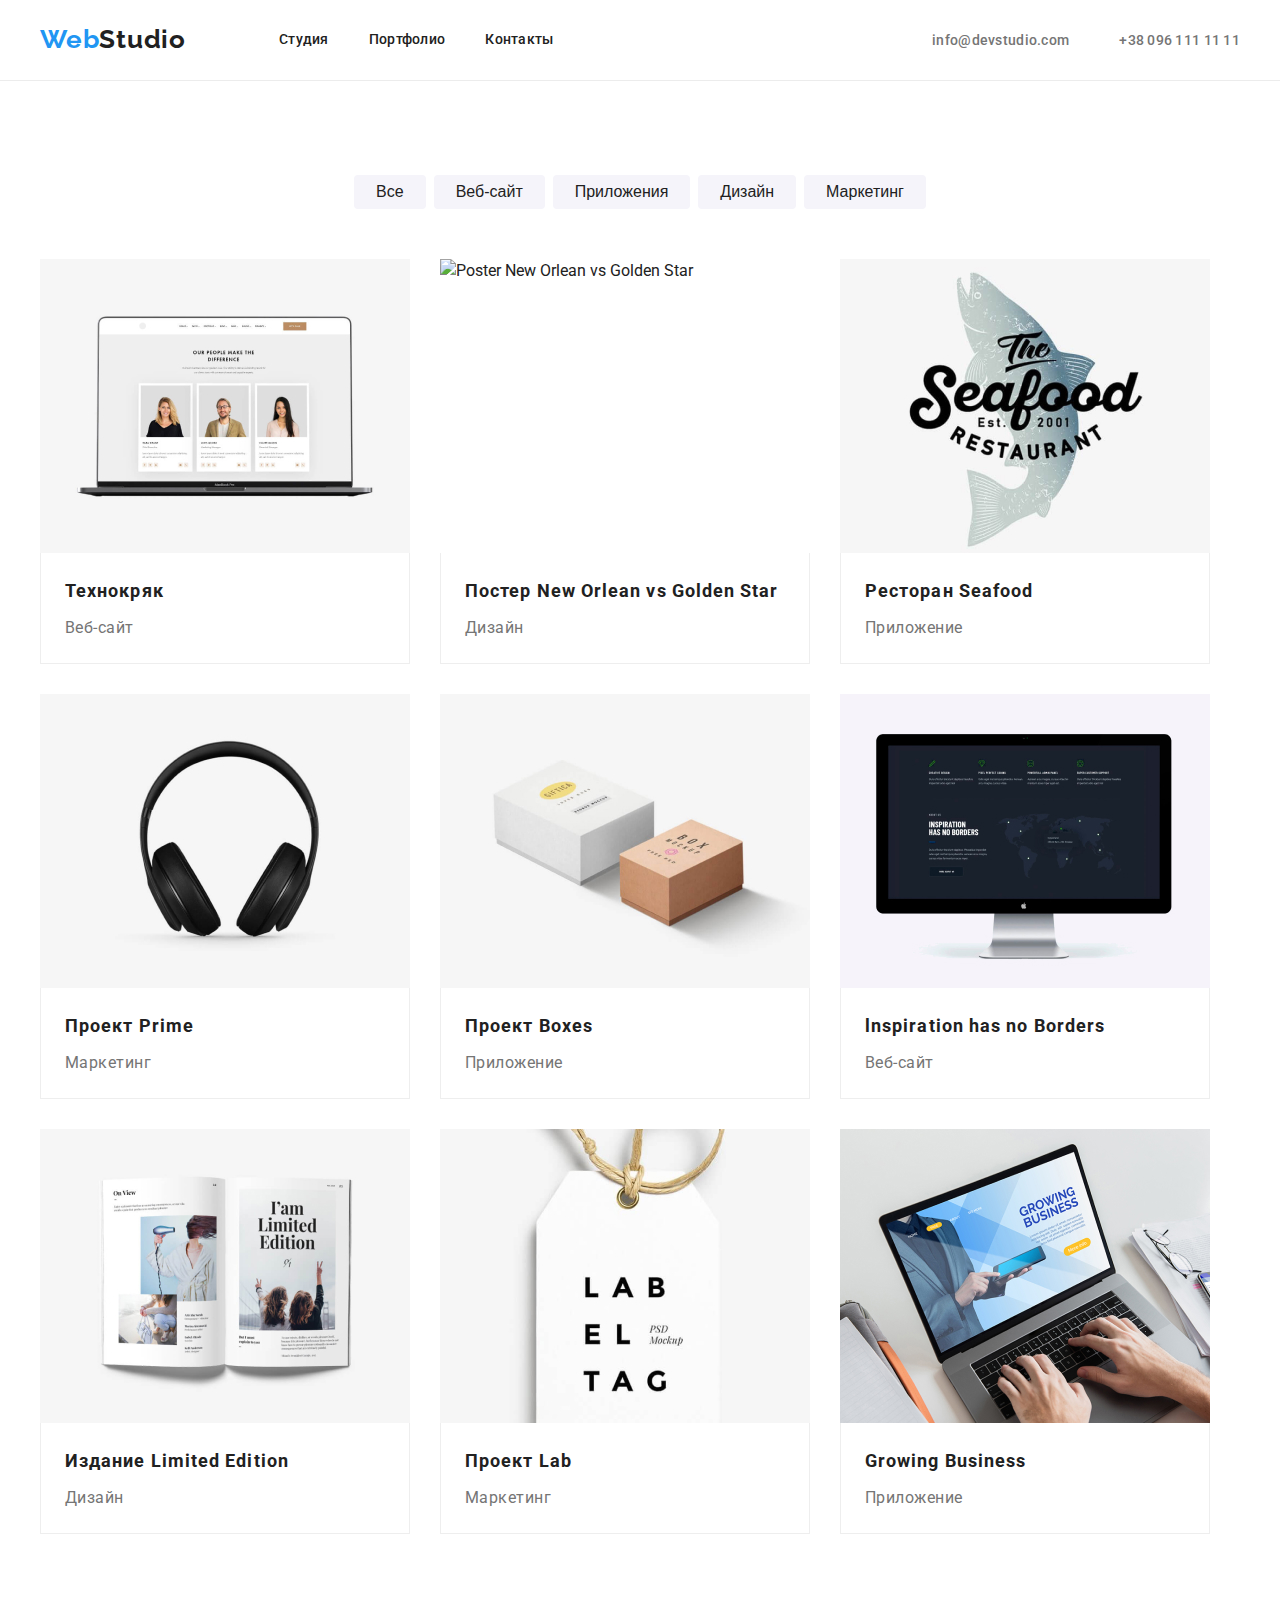
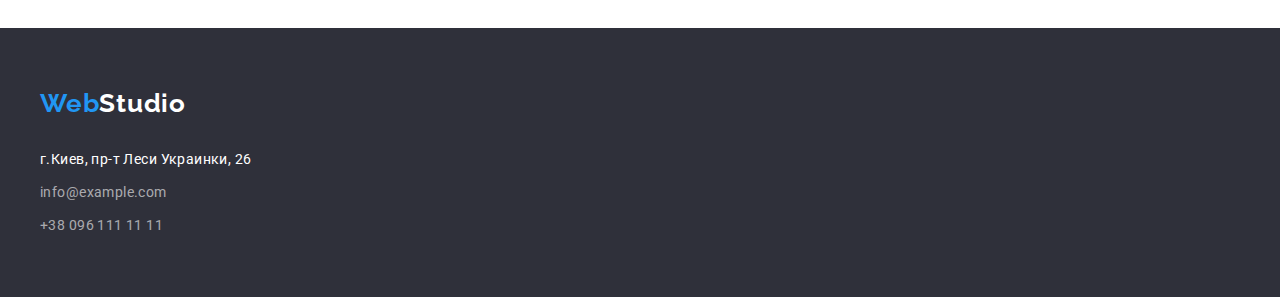
==== commit 44aa55cf: "замена картинки" ====
--- a/portfolio.html
+++ b/portfolio.html
@@ -58,7 +58,7 @@
                 </div>
             </li>
            
-            <li class="portfolio-image"><img src="./images/project/img(10).jpg" alt="Poster New Orlean vs Golden Star" width="370" height="294">
+            <li class="portfolio-image"><img src="./images/project/img(1).jpg" alt="Poster New Orlean vs Golden Star" width="370" height="294">
                <div class="portfolio-name">
                   <h2 class="portfolio-title">Постер New Orlean vs Golden Star</h2>
                   <p class="portfolio-text">Дизайн</p>
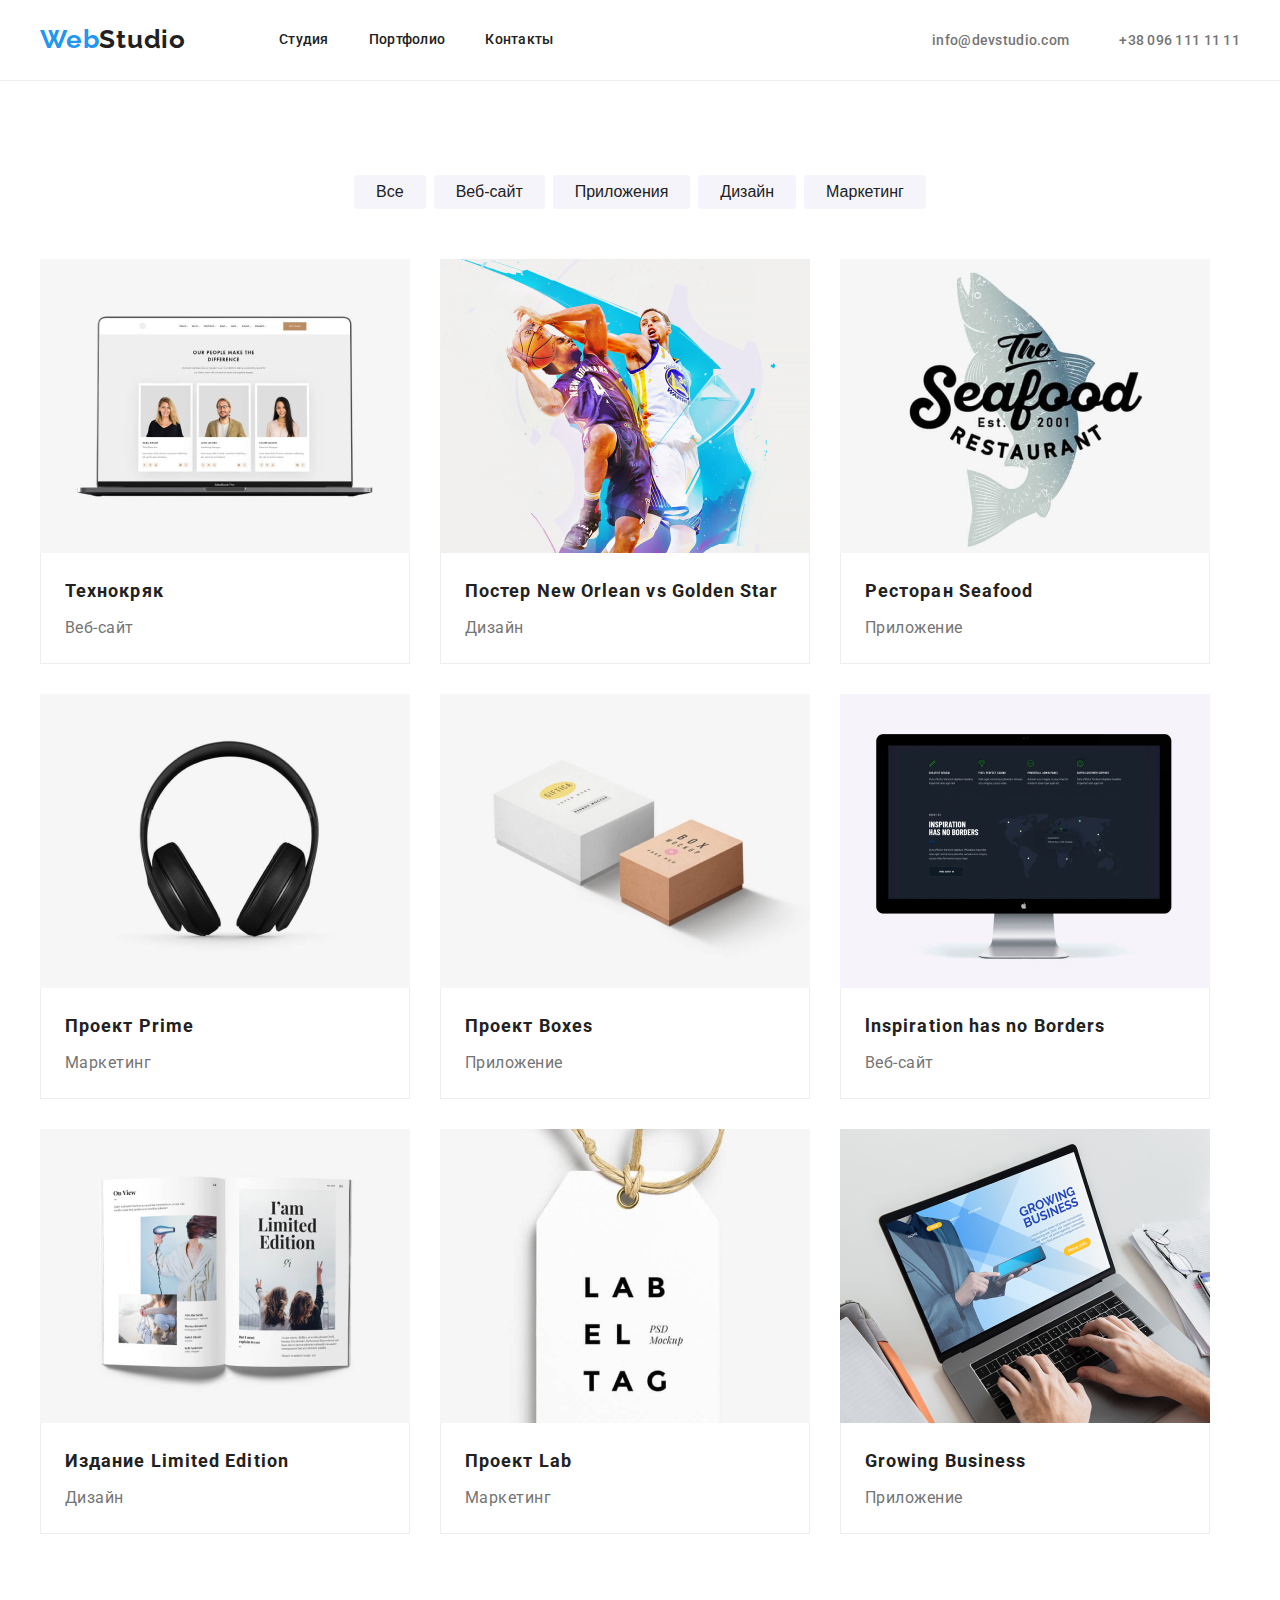
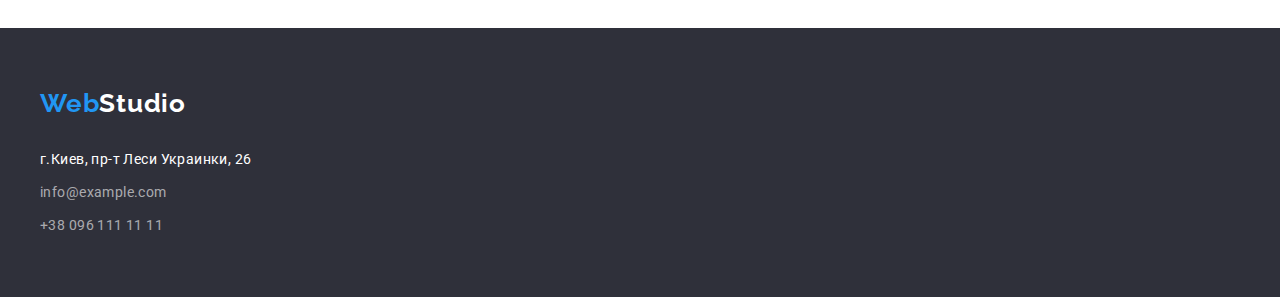
==== commit 672d6fee: "замена картинки сохранена" ====
--- a/portfolio.html
+++ b/portfolio.html
@@ -58,7 +58,7 @@
                 </div>
             </li>
            
-            <li class="portfolio-image"><img src="./images/project/img(1).jpg" alt="Poster New Orlean vs Golden Star" width="370" height="294">
+            <li class="portfolio-image"><img src="./images/project/img (1).jpg" alt="Poster New Orlean vs Golden Star" width="370" height="294">
                <div class="portfolio-name">
                   <h2 class="portfolio-title">Постер New Orlean vs Golden Star</h2>
                   <p class="portfolio-text">Дизайн</p>
